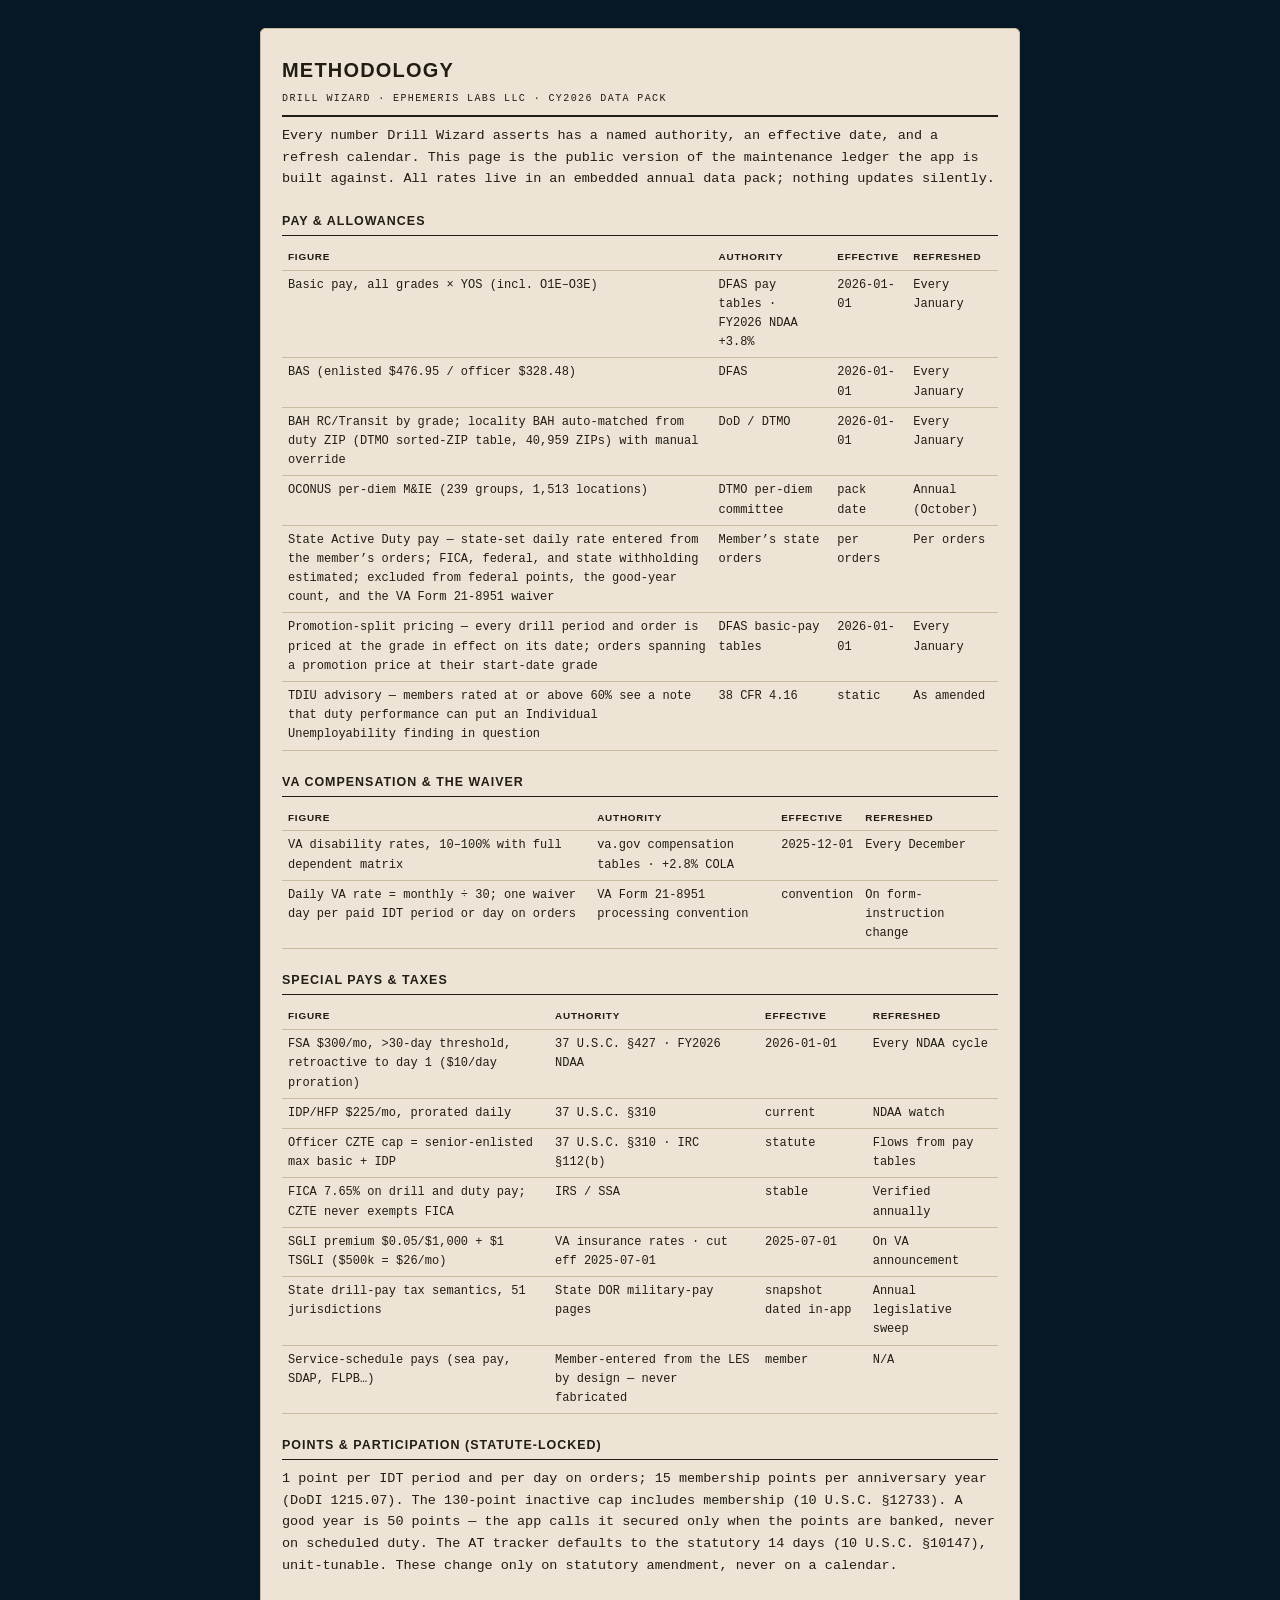
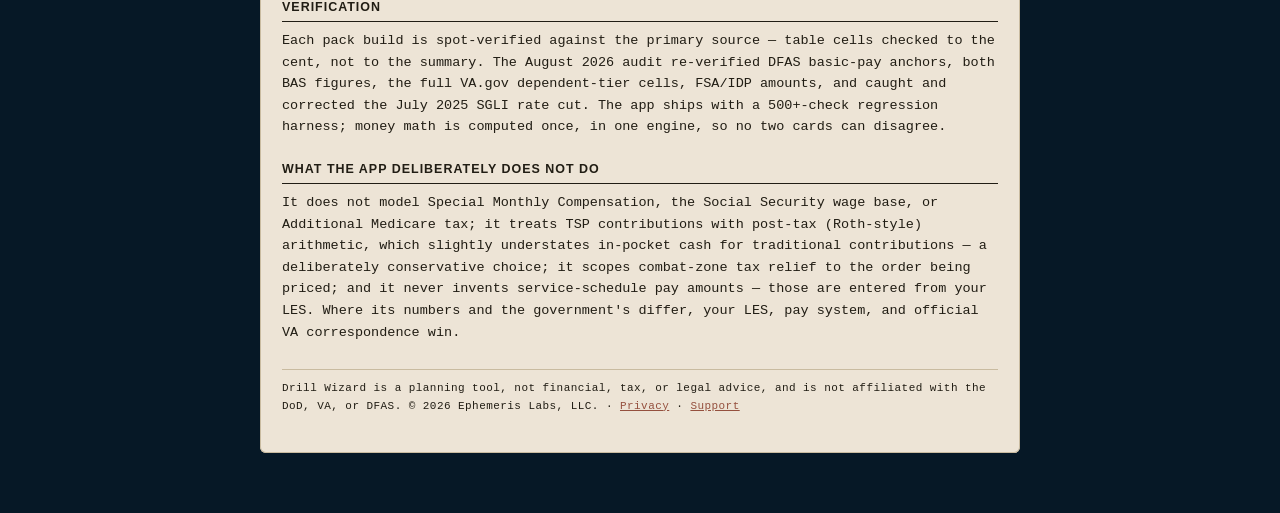
==== methodology.html @ 238fbad8 "Add files via upload" ====
<!doctype html><html lang="en"><head><meta charset="utf-8">
<meta name="viewport" content="width=device-width,initial-scale=1,viewport-fit=cover">
<title>Methodology — Drill Wizard</title>
<style>
:root{--night:#061826;--ink:#211D14;--paper:#EDE4D6;--rule:#C9BBA0;--rust:#95503E;
--mono:ui-monospace,"SF Mono",Menlo,Consolas,monospace;
--disp:-apple-system,"Helvetica Neue",Arial,sans-serif}
*{box-sizing:border-box;margin:0}
body{background:var(--night);font-family:var(--mono);padding:28px 14px 60px;display:flex;justify-content:center}
.paper{background:var(--paper);color:var(--ink);max-width:760px;width:100%;border-radius:6px;
padding:26px 22px 30px;box-shadow:0 0 0 1px var(--rule) inset;font-size:13.5px;line-height:1.6}
.head{font-family:var(--disp);font-weight:800;letter-spacing:.06em;font-size:1.25rem;text-transform:uppercase;
border-bottom:2px solid var(--ink);padding-bottom:8px}
.head span{display:block;font-family:var(--mono);font-weight:400;font-size:10px;letter-spacing:.14em;margin-top:5px}
h2{font-family:var(--disp);font-weight:800;letter-spacing:.08em;text-transform:uppercase;font-size:.78rem;
margin:22px 0 6px;border-bottom:1px solid var(--ink);padding-bottom:3px}
p{margin:8px 0}
a{color:var(--rust)}
table{width:100%;border-collapse:collapse;margin:8px 0;font-size:12px}
th,td{text-align:left;padding:5px 6px;border-bottom:1px solid var(--rule);vertical-align:top}
th{font-family:var(--disp);font-weight:800;font-size:.62rem;letter-spacing:.08em;text-transform:uppercase}
.foot{margin-top:26px;padding-top:10px;border-top:1px solid var(--rule);font-size:11px;letter-spacing:.04em}
@media print{body{background:#fff;padding:0}.paper{box-shadow:none;background:#fff}}
</style></head><body>
<article class="paper">
<div class="head">Methodology<span>DRILL WIZARD · EPHEMERIS LABS LLC · CY2026 DATA PACK</span></div>

<p>Every number Drill Wizard asserts has a named authority, an effective date, and a refresh calendar. This page is the public version of the maintenance ledger the app is built against. All rates live in an embedded annual data pack; nothing updates silently.</p>

<h2>Pay &amp; allowances</h2>
<table><tbody>
<tr><th>Figure</th><th>Authority</th><th>Effective</th><th>Refreshed</th></tr>
<tr><td>Basic pay, all grades × YOS (incl. O1E–O3E)</td><td>DFAS pay tables · FY2026 NDAA +3.8%</td><td>2026-01-01</td><td>Every January</td></tr>
<tr><td>BAS (enlisted $476.95 / officer $328.48)</td><td>DFAS</td><td>2026-01-01</td><td>Every January</td></tr>
<tr><td>BAH RC/Transit by grade; locality BAH auto-matched from duty ZIP (DTMO sorted-ZIP table, 40,959 ZIPs) with manual override</td><td>DoD / DTMO</td><td>2026-01-01</td><td>Every January</td></tr>
<tr><td>OCONUS per-diem M&amp;IE (239 groups, 1,513 locations)</td><td>DTMO per-diem committee</td><td>pack date</td><td>Annual (October)</td></tr>
<tr><td>State Active Duty pay — state-set daily rate entered from the member’s orders; FICA, federal, and state withholding estimated; excluded from federal points, the good-year count, and the VA Form 21-8951 waiver</td><td>Member’s state orders</td><td>per orders</td><td>Per orders</td></tr>
<tr><td>Promotion-split pricing — every drill period and order is priced at the grade in effect on its date; orders spanning a promotion price at their start-date grade</td><td>DFAS basic-pay tables</td><td>2026-01-01</td><td>Every January</td></tr>
<tr><td>TDIU advisory — members rated at or above 60% see a note that duty performance can put an Individual Unemployability finding in question</td><td>38 CFR 4.16</td><td>static</td><td>As amended</td></tr>
</tbody></table>

<h2>VA compensation &amp; the waiver</h2>
<table><tbody>
<tr><th>Figure</th><th>Authority</th><th>Effective</th><th>Refreshed</th></tr>
<tr><td>VA disability rates, 10–100% with full dependent matrix</td><td>va.gov compensation tables · +2.8% COLA</td><td>2025-12-01</td><td>Every December</td></tr>
<tr><td>Daily VA rate = monthly ÷ 30; one waiver day per paid IDT period or day on orders</td><td>VA Form 21-8951 processing convention</td><td>convention</td><td>On form-instruction change</td></tr>
</tbody></table>

<h2>Special pays &amp; taxes</h2>
<table><tbody>
<tr><th>Figure</th><th>Authority</th><th>Effective</th><th>Refreshed</th></tr>
<tr><td>FSA $300/mo, &gt;30-day threshold, retroactive to day 1 ($10/day proration)</td><td>37 U.S.C. §427 · FY2026 NDAA</td><td>2026-01-01</td><td>Every NDAA cycle</td></tr>
<tr><td>IDP/HFP $225/mo, prorated daily</td><td>37 U.S.C. §310</td><td>current</td><td>NDAA watch</td></tr>
<tr><td>Officer CZTE cap = senior-enlisted max basic + IDP</td><td>37 U.S.C. §310 · IRC §112(b)</td><td>statute</td><td>Flows from pay tables</td></tr>
<tr><td>FICA 7.65% on drill and duty pay; CZTE never exempts FICA</td><td>IRS / SSA</td><td>stable</td><td>Verified annually</td></tr>
<tr><td>SGLI premium $0.05/$1,000 + $1 TSGLI ($500k = $26/mo)</td><td>VA insurance rates · cut eff 2025-07-01</td><td>2025-07-01</td><td>On VA announcement</td></tr>
<tr><td>State drill-pay tax semantics, 51 jurisdictions</td><td>State DOR military-pay pages</td><td>snapshot dated in-app</td><td>Annual legislative sweep</td></tr>
<tr><td>Service-schedule pays (sea pay, SDAP, FLPB…)</td><td>Member-entered from the LES by design — never fabricated</td><td>member</td><td>N/A</td></tr>
</tbody></table>

<h2>Points &amp; participation (statute-locked)</h2>
<p>1 point per IDT period and per day on orders; 15 membership points per anniversary year (DoDI 1215.07). The 130-point inactive cap includes membership (10 U.S.C. §12733). A good year is 50 points — the app calls it secured only when the points are banked, never on scheduled duty. The AT tracker defaults to the statutory 14 days (10 U.S.C. §10147), unit-tunable. These change only on statutory amendment, never on a calendar.</p>

<h2>Verification</h2>
<p>Each pack build is spot-verified against the primary source — table cells checked to the cent, not to the summary. The August 2026 audit re-verified DFAS basic-pay anchors, both BAS figures, the full VA.gov dependent-tier cells, FSA/IDP amounts, and caught and corrected the July 2025 SGLI rate cut. The app ships with a 500+-check regression harness; money math is computed once, in one engine, so no two cards can disagree.</p>

<h2>What the app deliberately does not do</h2>
<p>It does not model Special Monthly Compensation, the Social Security wage base, or Additional Medicare tax; it treats TSP contributions with post-tax (Roth-style) arithmetic, which slightly understates in-pocket cash for traditional contributions — a deliberately conservative choice; it scopes combat-zone tax relief to the order being priced; and it never invents service-schedule pay amounts — those are entered from your LES. Where its numbers and the government's differ, your LES, pay system, and official VA correspondence win.</p>

<p class="foot">Drill Wizard is a planning tool, not financial, tax, or legal advice, and is not affiliated with the DoD, VA, or DFAS. © 2026 Ephemeris Labs, LLC. · <a href="privacy.html">Privacy</a> · <a href="support.html">Support</a></p>
</article></body></html>
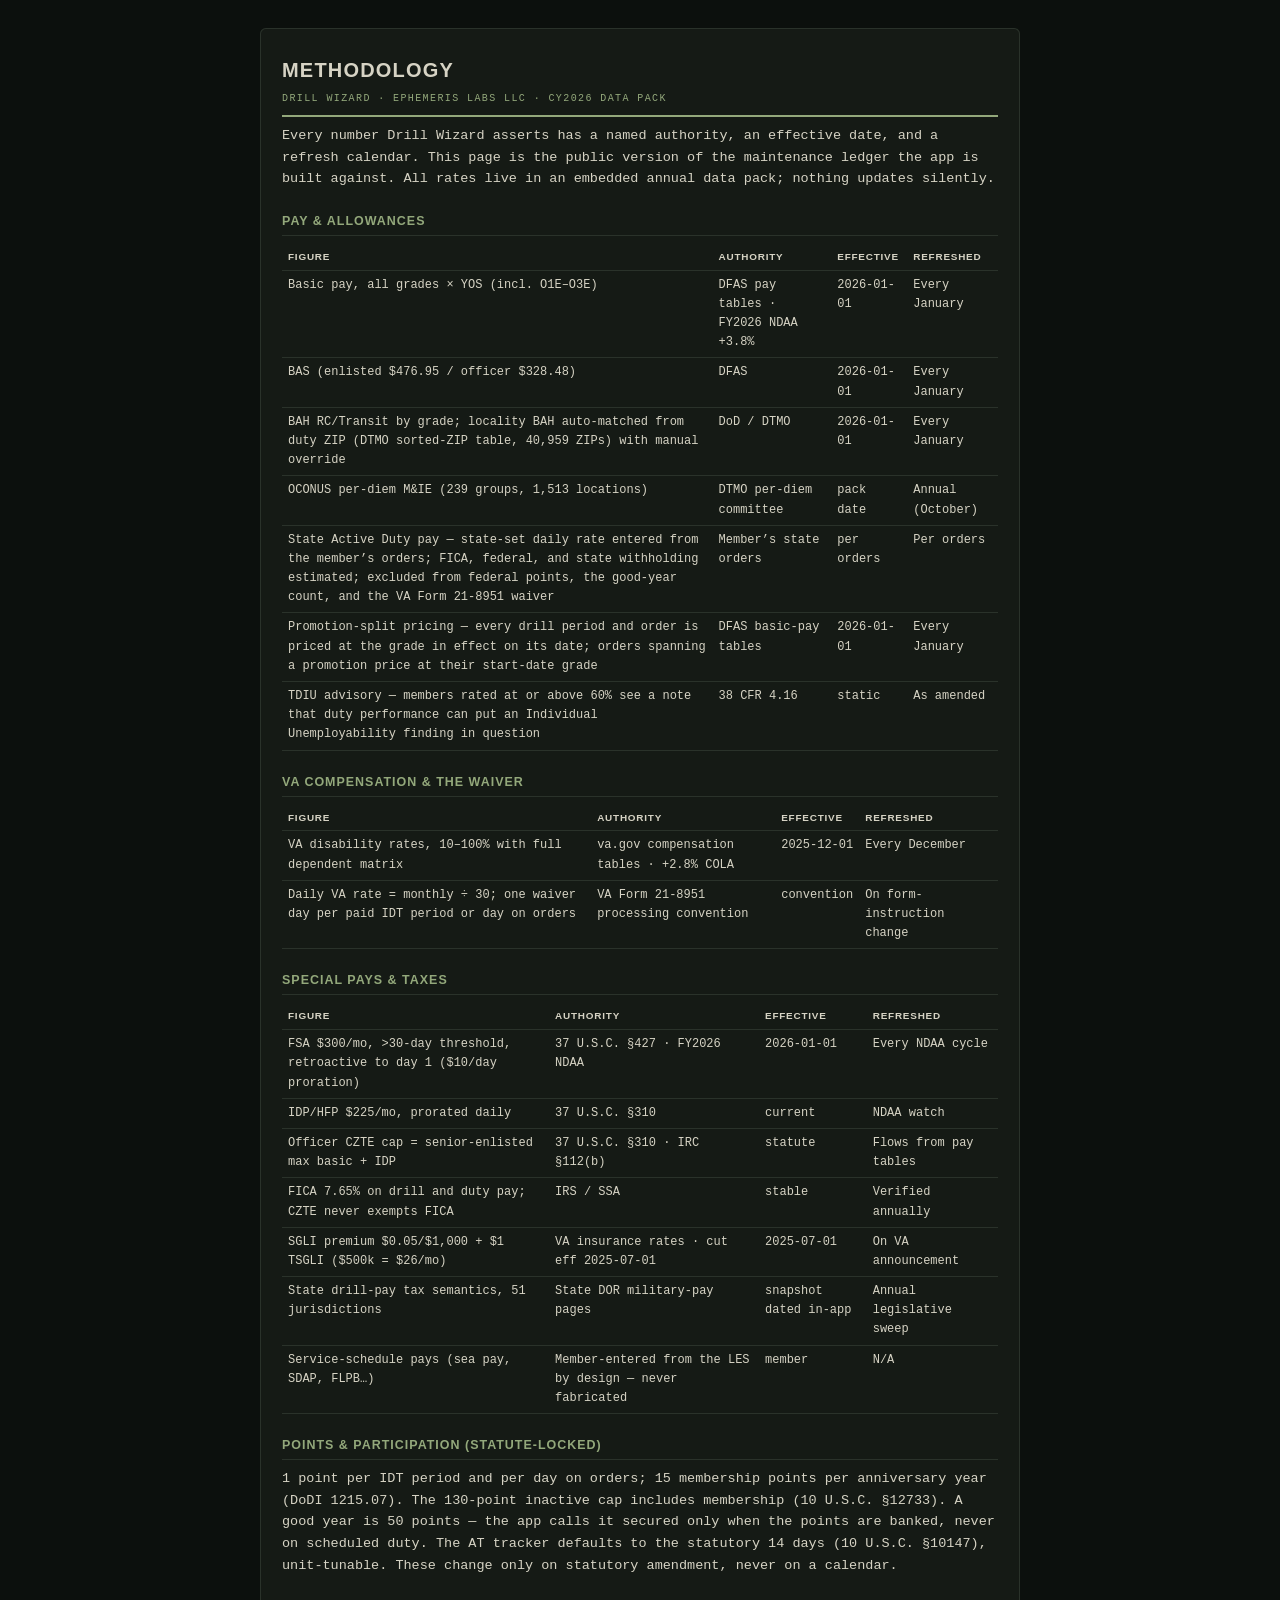
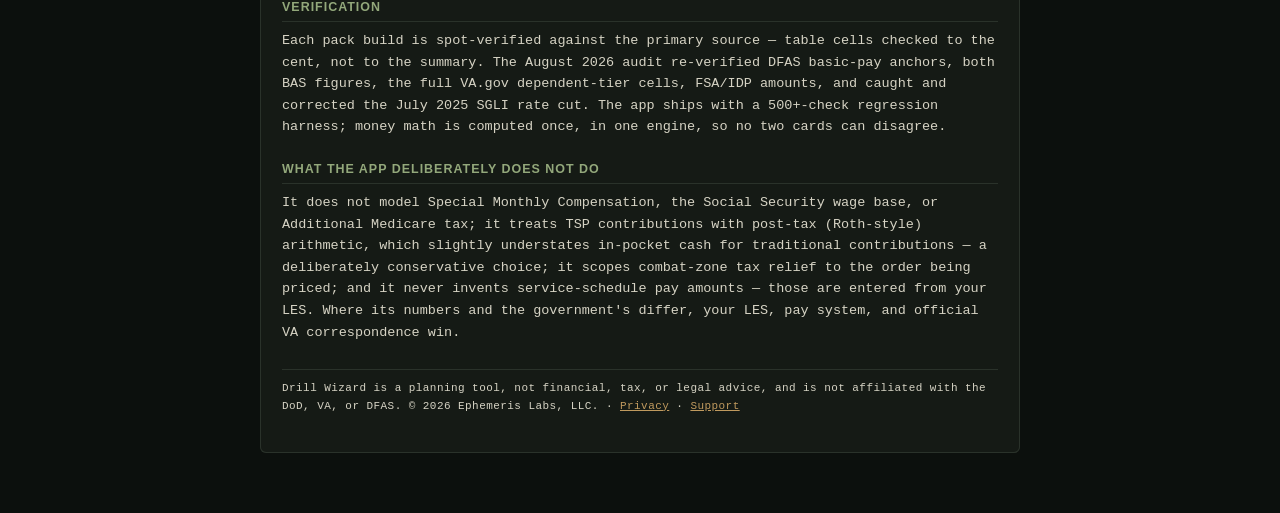
==== commit adc46f2e: "Add files via upload" ====
--- a/methodology.html
+++ b/methodology.html
@@ -2,11 +2,11 @@
 <meta name="viewport" content="width=device-width,initial-scale=1,viewport-fit=cover">
 <title>Methodology — Drill Wizard</title>
 <style>
-:root{--night:#061826;--ink:#211D14;--paper:#EDE4D6;--rule:#C9BBA0;--rust:#95503E;
+:root{--night:#0C100D;--ink:#D6D3C4;--paper:#151A15;--rule:#2A322A;--rust:#C09A5E;
 --mono:ui-monospace,"SF Mono",Menlo,Consolas,monospace;
 --disp:-apple-system,"Helvetica Neue",Arial,sans-serif}
 *{box-sizing:border-box;margin:0}
-body{background:var(--night);font-family:var(--mono);padding:28px 14px 60px;display:flex;justify-content:center}
+body{background:var(--night);font-family:var(--mono);padding:28px 14px 60px;display:flex;flex-direction:column;align-items:center}
 .paper{background:var(--paper);color:var(--ink);max-width:760px;width:100%;border-radius:6px;
 padding:26px 22px 30px;box-shadow:0 0 0 1px var(--rule) inset;font-size:13.5px;line-height:1.6}
 .head{font-family:var(--disp);font-weight:800;letter-spacing:.06em;font-size:1.25rem;text-transform:uppercase;
@@ -21,6 +21,11 @@
 th{font-family:var(--disp);font-weight:800;font-size:.62rem;letter-spacing:.08em;text-transform:uppercase}
 .foot{margin-top:26px;padding-top:10px;border-top:1px solid var(--rule);font-size:11px;letter-spacing:.04em}
 @media print{body{background:#fff;padding:0}.paper{box-shadow:none;background:#fff}}
+h2{color:#93A87B;border-bottom-color:#2A322A}
+.head{border-bottom-color:#93A87B}
+.head span{color:#93A87B}
+body > p{color:#5E6B5E}
+p.hint{color:#5E6B5E;font-size:11px}
 </style></head><body>
 <article class="paper">
 <div class="head">Methodology<span>DRILL WIZARD · EPHEMERIS LABS LLC · CY2026 DATA PACK</span></div>
